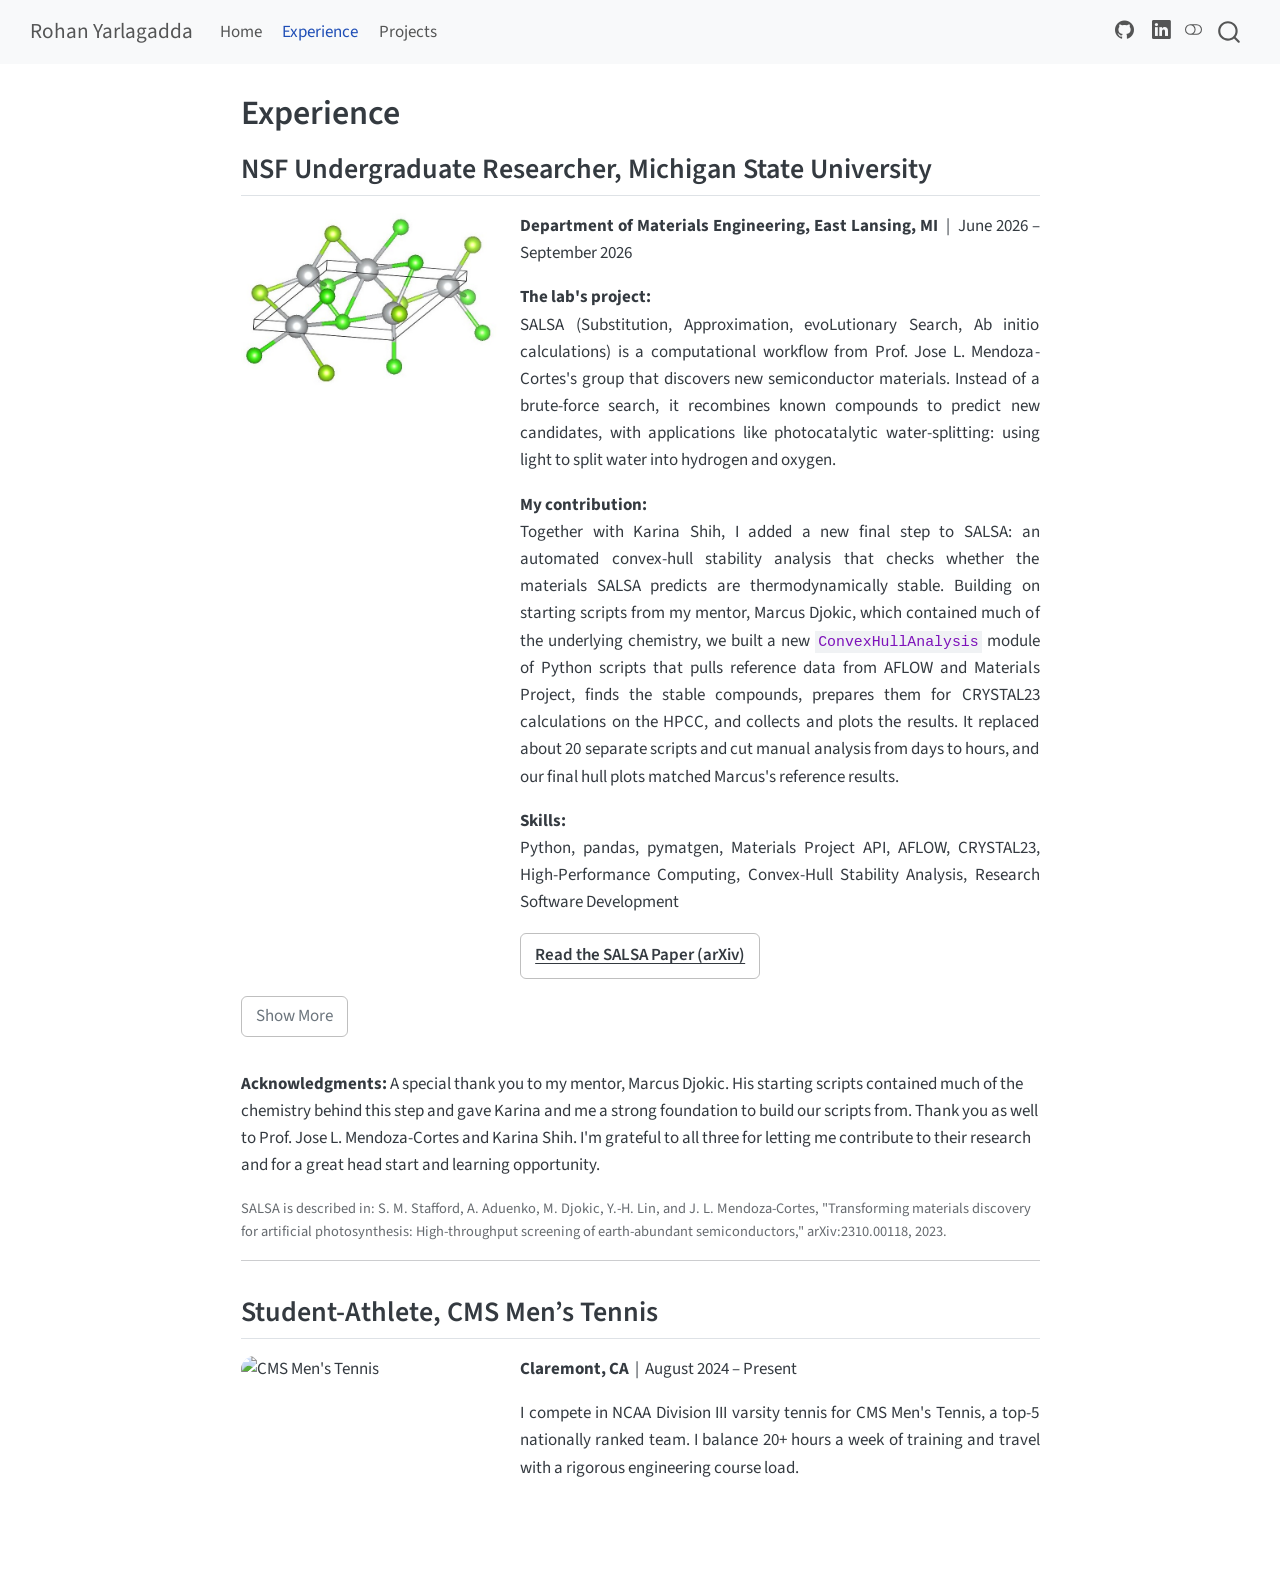
==== experience.html @ 491e22e0 "Built site for gh-pages" ====
<!DOCTYPE html>
<html xmlns="http://www.w3.org/1999/xhtml" lang="en" xml:lang="en"><head>

<meta charset="utf-8">
<meta name="generator" content="quarto-1.10.18">

<meta name="viewport" content="width=device-width, initial-scale=1.0, user-scalable=yes">


<title>Experience – Rohan Yarlagadda</title>
<style>
/* Default styles provided by pandoc.
** See https://pandoc.org/MANUAL.html#variables-for-html for config info.
*/
span.smallcaps{font-variant: small-caps;}
div.columns{display: flex; gap: 1.5em;}
div.column{flex: auto;}
@media screen {
div.columns{gap: min(4vw, 1.5em);}
div.column{overflow-x: auto;}
}
div.hanging-indent{margin-left: 1.5em; text-indent: -1.5em;}
ul.task-list{list-style: none;}
ul.task-list li input[type="checkbox"] {
  width: 0.8em;
  margin: 0 0.8em 0.2em -1em; /* quarto-specific, see https://github.com/quarto-dev/quarto-cli/issues/4556 */ 
  vertical-align: middle;
}
</style>


<script src="site_libs/quarto-nav/quarto-nav.js"></script>
<script src="site_libs/quarto-nav/headroom.min.js"></script>
<script src="site_libs/clipboard/clipboard.min.js"></script>
<script src="site_libs/quarto-search/autocomplete.umd.js"></script>
<script src="site_libs/quarto-search/fuse.min.js"></script>
<script src="site_libs/quarto-search/quarto-search.js"></script>
<meta name="quarto:offset" content="./">
<link href="./images/headshot.jpg" rel="icon" type="image/jpeg">
<script src="site_libs/quarto-html/quarto.js" type="module"></script>
<script src="site_libs/quarto-html/tabsets/tabsets.js" type="module"></script>
<script src="site_libs/quarto-html/popper.min.js"></script>
<script src="site_libs/quarto-html/tippy.umd.min.js"></script>
<script src="site_libs/quarto-html/anchor.min.js"></script>
<link href="site_libs/quarto-html/tippy.css" rel="stylesheet">
<link href="site_libs/quarto-html/quarto-syntax-highlighting-64a204ab8560d761af7679ceaba22944.css" rel="stylesheet" class="quarto-color-scheme" id="quarto-text-highlighting-styles">
<link href="site_libs/quarto-html/quarto-syntax-highlighting-dark-b85bc7c33db8c58e0ec93c3465666fed.css" rel="stylesheet" class="quarto-color-scheme quarto-color-alternate" id="quarto-text-highlighting-styles">
<link href="site_libs/quarto-html/quarto-syntax-highlighting-64a204ab8560d761af7679ceaba22944.css" rel="stylesheet" class="quarto-color-scheme-extra" id="quarto-text-highlighting-styles">
<script src="site_libs/bootstrap/bootstrap.min.js"></script>
<link href="site_libs/bootstrap/bootstrap-icons.css" rel="stylesheet">
<link href="site_libs/bootstrap/bootstrap-172ba59bd5e0b52282274ba0c0cc16fc.min.css" rel="stylesheet" append-hash="true" class="quarto-color-scheme" id="quarto-bootstrap" data-mode="light">
<link href="site_libs/bootstrap/bootstrap-dark-8b348f4b4b74a528bf910da1e8c5139e.min.css" rel="stylesheet" append-hash="true" class="quarto-color-scheme quarto-color-alternate" id="quarto-bootstrap" data-mode="dark">
<link href="site_libs/bootstrap/bootstrap-172ba59bd5e0b52282274ba0c0cc16fc.min.css" rel="stylesheet" append-hash="true" class="quarto-color-scheme-extra" id="quarto-bootstrap" data-mode="light">
<script id="quarto-search-options" type="application/json">{
  "location": "navbar",
  "copy-button": false,
  "collapse-after": 3,
  "panel-placement": "end",
  "type": "overlay",
  "limit": 50,
  "keyboard-shortcut": [
    "f",
    "/",
    "s"
  ],
  "language": {
    "search-no-results-text": "No results",
    "search-matching-documents-text": "matching documents",
    "search-copy-link-title": "Copy link to search",
    "search-hide-matches-text": "Hide additional matches",
    "search-more-match-text": "more match in this document",
    "search-more-matches-text": "more matches in this document",
    "search-clear-button-title": "Clear",
    "search-text-placeholder": "",
    "search-detached-cancel-button-title": "Cancel",
    "search-submit-button-title": "Submit",
    "search-label": "Search"
  }
}</script>


<link rel="stylesheet" href="styles.css">
</head>

<body class="nav-fixed fullcontent quarto-light"><script id="quarto-html-before-body" type="application/javascript">
    const toggleBodyColorMode = (bsSheetEl) => {
      const mode = bsSheetEl.getAttribute("data-mode");
      const bodyEl = window.document.querySelector("body");
      if (mode === "dark") {
        bodyEl.classList.add("quarto-dark");
        bodyEl.classList.remove("quarto-light");
      } else {
        bodyEl.classList.add("quarto-light");
        bodyEl.classList.remove("quarto-dark");
      }
    }
    const toggleBodyColorPrimary = () => {
      const bsSheetEl = window.document.querySelector("link#quarto-bootstrap:not([rel=disabled-stylesheet])");
      if (bsSheetEl) {
        toggleBodyColorMode(bsSheetEl);
      }
    }
    const setColorSchemeToggle = (alternate) => {
      const toggles = window.document.querySelectorAll('.quarto-color-scheme-toggle');
      for (let i=0; i < toggles.length; i++) {
        const toggle = toggles[i];
        if (toggle) {
          if (alternate) {
            toggle.classList.add("alternate");
          } else {
            toggle.classList.remove("alternate");
          }
        }
      }
    };
    const toggleColorMode = (alternate) => {
      // Switch the stylesheets
      const primaryStylesheets = window.document.querySelectorAll('link.quarto-color-scheme:not(.quarto-color-alternate)');
      const alternateStylesheets = window.document.querySelectorAll('link.quarto-color-scheme.quarto-color-alternate');
      manageTransitions('#quarto-margin-sidebar .nav-link', false);
      if (alternate) {
        // note: dark is layered on light, we don't disable primary!
        enableStylesheet(alternateStylesheets);
        for (const sheetNode of alternateStylesheets) {
          if (sheetNode.id === "quarto-bootstrap") {
            toggleBodyColorMode(sheetNode);
          }
        }
      } else {
        disableStylesheet(alternateStylesheets);
        enableStylesheet(primaryStylesheets)
        toggleBodyColorPrimary();
      }
      manageTransitions('#quarto-margin-sidebar .nav-link', true);
      // Switch the toggles
      setColorSchemeToggle(alternate)
      // Hack to workaround the fact that safari doesn't
      // properly recolor the scrollbar when toggling (#1455)
      if (navigator.userAgent.indexOf('Safari') > 0 && navigator.userAgent.indexOf('Chrome') == -1) {
        manageTransitions("body", false);
        window.scrollTo(0, 1);
        setTimeout(() => {
          window.scrollTo(0, 0);
          manageTransitions("body", true);
        }, 40);
      }
    }
    const disableStylesheet = (stylesheets) => {
      for (let i=0; i < stylesheets.length; i++) {
        const stylesheet = stylesheets[i];
        stylesheet.rel = 'disabled-stylesheet';
      }
    }
    const enableStylesheet = (stylesheets) => {
      for (let i=0; i < stylesheets.length; i++) {
        const stylesheet = stylesheets[i];
        if(stylesheet.rel !== 'stylesheet') { // for Chrome, which will still FOUC without this check
          stylesheet.rel = 'stylesheet';
        }
      }
    }
    const manageTransitions = (selector, allowTransitions) => {
      const els = window.document.querySelectorAll(selector);
      for (let i=0; i < els.length; i++) {
        const el = els[i];
        if (allowTransitions) {
          el.classList.remove('notransition');
        } else {
          el.classList.add('notransition');
        }
      }
    }
    const isFileUrl = () => {
      return window.location.protocol === 'file:';
    }
    const hasAlternateSentinel = () => {
      let styleSentinel = getColorSchemeSentinel();
      if (styleSentinel !== null) {
        return styleSentinel === "alternate";
      } else {
        return false;
      }
    }
    const setStyleSentinel = (alternate) => {
      const value = alternate ? "alternate" : "default";
      if (!isFileUrl()) {
        window.localStorage.setItem("quarto-color-scheme", value);
      } else {
        localAlternateSentinel = value;
      }
    }
    const getColorSchemeSentinel = () => {
      if (!isFileUrl()) {
        const storageValue = window.localStorage.getItem("quarto-color-scheme");
        return storageValue != null ? storageValue : localAlternateSentinel;
      } else {
        return localAlternateSentinel;
      }
    }
    const toggleGiscusIfUsed = (isAlternate, darkModeDefault) => {
      const baseTheme = document.querySelector('#giscus-base-theme')?.value ?? 'light';
      const alternateTheme = document.querySelector('#giscus-alt-theme')?.value ?? 'dark';
      let newTheme = '';
      if(authorPrefersDark) {
        newTheme = isAlternate ? baseTheme : alternateTheme;
      } else {
        newTheme = isAlternate ? alternateTheme : baseTheme;
      }
      const changeGiscusTheme = () => {
        // From: https://github.com/giscus/giscus/issues/336
        const sendMessage = (message) => {
          const iframe = document.querySelector('iframe.giscus-frame');
          if (!iframe) return;
          iframe.contentWindow.postMessage({ giscus: message }, 'https://giscus.app');
        }
        sendMessage({
          setConfig: {
            theme: newTheme
          }
        });
      }
      const isGiscussLoaded = window.document.querySelector('iframe.giscus-frame') !== null;
      if (isGiscussLoaded) {
        changeGiscusTheme();
      }
    };
    const authorPrefersDark = false;
    const darkModeDefault = authorPrefersDark;
      document.querySelector('link#quarto-text-highlighting-styles.quarto-color-scheme-extra').rel = 'disabled-stylesheet';
      document.querySelector('link#quarto-bootstrap.quarto-color-scheme-extra').rel = 'disabled-stylesheet';
    let localAlternateSentinel = darkModeDefault ? 'alternate' : 'default';
    // Dark / light mode switch
    window.quartoToggleColorScheme = () => {
      // Read the current dark / light value
      let toAlternate = !hasAlternateSentinel();
      toggleColorMode(toAlternate);
      setStyleSentinel(toAlternate);
      toggleGiscusIfUsed(toAlternate, darkModeDefault);
      window.dispatchEvent(new Event('resize'));
    };
    // Switch to dark mode if need be
    if (hasAlternateSentinel()) {
      toggleColorMode(true);
    } else {
      toggleColorMode(false);
    }
  </script>

<div id="quarto-search-results"></div>
  <header id="quarto-header" class="headroom fixed-top">
    <nav class="navbar navbar-expand-lg " data-bs-theme="dark">
      <div class="navbar-container container-fluid">
      <div class="navbar-brand-container mx-auto">
    <a class="navbar-brand" href="./index.html">
    <span class="navbar-title">Rohan Yarlagadda</span>
    </a>
  </div>
            <div id="quarto-search" class="" title="Search"></div>
          <button class="navbar-toggler" type="button" data-bs-toggle="collapse" data-bs-target="#navbarCollapse" aria-controls="navbarCollapse" role="menu" aria-expanded="false" aria-label="Toggle navigation" onclick="if (window.quartoToggleHeadroom) { window.quartoToggleHeadroom(); }">
  <span class="navbar-toggler-icon"></span>
</button>
          <div class="collapse navbar-collapse" id="navbarCollapse">
            <ul class="navbar-nav navbar-nav-scroll me-auto">
  <li class="nav-item">
    <a class="nav-link" href="./index.html"> 
<span class="menu-text">Home</span></a>
  </li>  
  <li class="nav-item">
    <a class="nav-link active" href="./experience.html" aria-current="page"> 
<span class="menu-text">Experience</span></a>
  </li>  
  <li class="nav-item">
    <a class="nav-link" href="./projects.html"> 
<span class="menu-text">Projects</span></a>
  </li>  
</ul>
            <ul class="navbar-nav navbar-nav-scroll ms-auto">
  <li class="nav-item compact">
    <a class="nav-link" href="https://github.com/roprograms" target="_blank"> <i class="bi bi-github" role="img">
</i> 
<span class="menu-text"></span></a>
  </li>  
  <li class="nav-item compact">
    <a class="nav-link" href="https://www.linkedin.com/in/rohan-yarlagadda-907777332/" target="_blank"> <i class="bi bi-linkedin" role="img">
</i> 
<span class="menu-text"></span></a>
  </li>  
</ul>
          </div> <!-- /navcollapse -->
            <div class="quarto-navbar-tools">
  <a href="" class="quarto-color-scheme-toggle quarto-navigation-tool  px-1" onclick="window.quartoToggleColorScheme(); return false;" title="Toggle dark mode"><i class="bi"></i></a>
</div>
      </div> <!-- /container-fluid -->
    </nav>
</header>
<!-- content -->
<div id="quarto-content" class="quarto-container page-columns page-rows-contents page-layout-article page-navbar">
<!-- sidebar -->
<!-- margin-sidebar -->
    
<!-- main -->
<main class="content" id="quarto-document-content">


<header id="title-block-header" class="quarto-title-block default">
<div class="quarto-title">
<h1 class="title">Experience</h1>
</div>



<div class="quarto-title-meta">

    
  
    
  </div>
  


</header>


<section id="msu-research" class="level2">
<h2 class="anchored" data-anchor-id="msu-research">NSF Undergraduate Researcher, Michigan State University</h2>
<div class="project">
  <div class="project-img">
    <img src="images/experience/msu/crystal-structure.jpg" alt="Crystal structure generated from a CIF file for a candidate compound">
  </div>
  <div class="project-text">
    <p><strong>Department of Materials Engineering, East Lansing, MI</strong> &nbsp;|&nbsp; June 2026 – September 2026</p>
    <p><strong>The lab's project:</strong><br>
      SALSA (Substitution, Approximation, evoLutionary Search, Ab initio calculations) is a
      computational workflow from Prof. Jose L. Mendoza-Cortes's group that discovers new
      semiconductor materials. Instead of a brute-force search, it recombines known compounds to
      predict new candidates, with applications like photocatalytic water-splitting: using light to
      split water into hydrogen and oxygen.</p>
    <p><strong>My contribution:</strong><br>
      Together with Karina Shih, I added a new final step to SALSA: an automated convex-hull stability
      analysis that checks whether the materials SALSA predicts are thermodynamically stable. Building on
      starting scripts from my mentor, Marcus Djokic, which contained much of the underlying chemistry,
      we built a new <code>ConvexHullAnalysis</code> module of Python scripts that pulls reference data from
      AFLOW and Materials Project, finds the stable compounds, prepares them for CRYSTAL23 calculations
      on the HPCC, and collects and plots the results. It replaced about 20 separate scripts and cut
      manual analysis from days to hours, and our final hull plots matched Marcus's reference results.</p>
    <p><strong>Skills:</strong><br>
      Python, pandas, pymatgen, Materials Project API, AFLOW, CRYSTAL23, High-Performance Computing,
      Convex-Hull Stability Analysis, Research Software Development</p>
    <a href="https://arxiv.org/abs/2310.00118" target="_blank" class="btn-link">Read the SALSA Paper (arXiv)</a>
  </div>
</div>

<details class="more">
  <summary></summary>
  <div class="detail-grid">
    <div>
      <strong>A New Pipeline Step</strong>
      <img src="images/experience/msu/directory-tree.jpg" alt="SALSA directory tree: steps 1 to 4 plus the new 5. ConvexHullAnalysis folder">
      <p>Steps 1–4 of SALSA already existed. Step 5, <code>ConvexHullAnalysis</code>, holds the
        scripts Karina and I wrote.</p>
    </div>
    <div>
      <strong>Scraping &amp; Stability Screening</strong>
      <img src="images/experience/msu/stable-hull-points.jpg" alt="Table of stable hull compounds with formation enthalpies">
      <p><code>Materials_Scraper.py</code> gathers energy, composition, and crystal-structure data for
        each candidate's chemical system from AFLOW and Materials Project.
        <code>ConvexHullStability.py</code> cleans that data, computes formation energies, builds a
        ternary convex hull, and outputs only the stable compounds (above).</p>
    </div>
    <div>
      <strong>Crystal Structures for DFT</strong>
      <img src="images/experience/msu/generate-cifs-code.jpg" alt="Python code that builds a pymatgen Structure from a CSV row and writes a CIF">
      <p><code>generate_cifs.py</code> rebuilds each stable (or near-stable) compound's crystal
        structure and writes it as a symmetrized CIF file, ready for CRYSTAL23 optimization,
        frequency, and single-point calculations on the HPCC.</p>
    </div>
    <div>
      <strong>Results &amp; Hull Plots</strong>
      <img src="images/experience/msu/ag-br-s-hull-example.jpg" alt="3D ternary convex hull for the Ag-Br-S system">
      <p><code>Results_Aggregator.py</code> collects the CRYSTAL23 energies into one dataset, and
        <code>Hull_Plotter.py</code> draws ternary and quaternary hulls comparing SALSA candidates with
        AFLOW reference materials, across OPT2, SP, enthalpy, and Gibbs free energy. Our finished plots
        matched Marcus Djokic's reference results, confirming the new step works correctly. Shown: an
        Ag-Br-S hull from Marcus's original scripts.</p>
    </div>
  </div>
</details>

<p><strong>Acknowledgments:</strong> A special thank you to my mentor, Marcus Djokic. His starting
  scripts contained much of the chemistry behind this step and gave Karina and me a strong foundation
  to build our scripts from. Thank you as well to Prof. Jose L. Mendoza-Cortes and Karina Shih. I'm
  grateful to all three for letting me contribute to their research and for a great head start and
  learning opportunity.</p>
<p style="font-size: 0.85rem; opacity: 0.75;">SALSA is described in: S. M. Stafford, A. Aduenko,
  M. Djokic, Y.-H. Lin, and J. L. Mendoza-Cortes, "Transforming materials discovery for artificial
  photosynthesis: High-throughput screening of earth-abundant semiconductors," arXiv:2310.00118, 2023.</p>
<hr>
</section>
<section id="tennis" class="level2">
<h2 class="anchored" data-anchor-id="tennis">Student-Athlete, CMS Men’s Tennis</h2>
<div class="project">
  <div class="project-img">
    <img src="https://placehold.co/400x300?text=Photo+Coming+Soon" alt="CMS Men's Tennis">
  </div>
  <div class="project-text">
    <p><strong>Claremont, CA</strong> &nbsp;|&nbsp; August 2024 – Present</p>
    <p>I compete in NCAA Division III varsity tennis for CMS Men's Tennis, a top-5 nationally ranked
      team. I balance 20+ hours a week of training and travel with a rigorous engineering course load.</p>
  </div>
</div>


</section>

</main> <!-- /main -->
<script id="quarto-html-after-body" type="application/javascript">
  window.document.addEventListener("DOMContentLoaded", function (event) {
    // Ensure there is a toggle, if there isn't float one in the top right
    if (window.document.querySelector('.quarto-color-scheme-toggle') === null) {
      const a = window.document.createElement('a');
      a.classList.add('top-right');
      a.classList.add('quarto-color-scheme-toggle');
      a.href = "";
      a.onclick = function() { try { window.quartoToggleColorScheme(); } catch {} return false; };
      const i = window.document.createElement("i");
      i.classList.add('bi');
      a.appendChild(i);
      window.document.body.appendChild(a);
    }
    setColorSchemeToggle(hasAlternateSentinel())
    const icon = "";
    const anchorJS = new window.AnchorJS();
    anchorJS.options = {
      placement: 'right',
      icon: icon
    };
    anchorJS.add('.anchored');
    const isCodeAnnotation = (el) => {
      for (const clz of el.classList) {
        if (clz.startsWith('code-annotation-')) {                     
          return true;
        }
      }
      return false;
    }
    const onCopySuccess = function(e) {
      // button target
      const button = e.trigger;
      // don't keep focus
      button.blur();
      // flash "checked"
      button.classList.add('code-copy-button-checked');
      var currentTitle = button.getAttribute("title");
      button.setAttribute("title", "Copied!");
      let tooltip;
      if (window.bootstrap) {
        button.setAttribute("data-bs-toggle", "tooltip");
        button.setAttribute("data-bs-placement", "left");
        button.setAttribute("data-bs-title", "Copied!");
        tooltip = new bootstrap.Tooltip(button, 
          { trigger: "manual", 
            customClass: "code-copy-button-tooltip",
            offset: [0, -8]});
        tooltip.show();    
      }
      setTimeout(function() {
        if (tooltip) {
          tooltip.hide();
          button.removeAttribute("data-bs-title");
          button.removeAttribute("data-bs-toggle");
          button.removeAttribute("data-bs-placement");
        }
        button.setAttribute("title", currentTitle);
        button.classList.remove('code-copy-button-checked');
      }, 1000);
      // clear code selection
      e.clearSelection();
    }
    const getTextToCopy = function(trigger) {
      const outerScaffold = trigger.parentElement.cloneNode(true);
      const codeEl = outerScaffold.querySelector('code');
      for (const childEl of codeEl.children) {
        if (isCodeAnnotation(childEl)) {
          childEl.remove();
        }
      }
      return codeEl.innerText;
    }
    const clipboard = new window.ClipboardJS('.code-copy-button:not([data-in-quarto-modal])', {
      text: getTextToCopy
    });
    clipboard.on('success', onCopySuccess);
    if (window.document.getElementById('quarto-embedded-source-code-modal')) {
      const clipboardModal = new window.ClipboardJS('.code-copy-button[data-in-quarto-modal]', {
        text: getTextToCopy,
        container: window.document.getElementById('quarto-embedded-source-code-modal')
      });
      clipboardModal.on('success', onCopySuccess);
    }
      var localhostRegex = new RegExp(/^(?:http|https):\/\/localhost\:?[0-9]*\//);
      var mailtoRegex = new RegExp(/^mailto:/);
        var filterRegex = new RegExp("https:\/\/roprograms\.github\.io\/RY_Project_Portfolio\/");
      var isInternal = (href) => {
          return filterRegex.test(href) || localhostRegex.test(href) || mailtoRegex.test(href);
      }
      // Inspect non-navigation links and adorn them if external
     var links = window.document.querySelectorAll('a[href]:not(.nav-link):not(.navbar-brand):not(.toc-action):not(.sidebar-link):not(.sidebar-item-toggle):not(.pagination-link):not(.no-external):not([aria-hidden]):not(.dropdown-item):not(.quarto-navigation-tool):not(.about-link)');
      for (var i=0; i<links.length; i++) {
        const link = links[i];
        if (!isInternal(link.href)) {
          // undo the damage that might have been done by quarto-nav.js in the case of
          // links that we want to consider external
          if (link.dataset.originalHref !== undefined) {
            link.href = link.dataset.originalHref;
          }
        }
      }
    function tippyHover(el, contentFn, onTriggerFn, onUntriggerFn) {
      const config = {
        allowHTML: true,
        maxWidth: 500,
        delay: 100,
        arrow: false,
        appendTo: function(el) {
            return el.parentElement;
        },
        interactive: true,
        interactiveBorder: 10,
        theme: 'quarto',
        placement: 'bottom-start',
      };
      if (contentFn) {
        config.content = contentFn;
      }
      if (onTriggerFn) {
        config.onTrigger = onTriggerFn;
      }
      if (onUntriggerFn) {
        config.onUntrigger = onUntriggerFn;
      }
      window.tippy(el, config); 
    }
    const noterefs = window.document.querySelectorAll('a[role="doc-noteref"]');
    for (var i=0; i<noterefs.length; i++) {
      const ref = noterefs[i];
      tippyHover(ref, function() {
        // use id or data attribute instead here
        let href = ref.getAttribute('data-footnote-href') || ref.getAttribute('href');
        try { href = new URL(href).hash; } catch {}
        const id = href.replace(/^#\/?/, "");
        const note = window.document.getElementById(id);
        if (note) {
          return note.innerHTML;
        } else {
          return "";
        }
      });
    }
    const xrefs = window.document.querySelectorAll('a.quarto-xref');
    const processXRef = (id, note) => {
      // Strip column container classes
      const stripColumnClz = (el) => {
        el.classList.remove("page-full", "page-columns");
        if (el.children) {
          for (const child of el.children) {
            stripColumnClz(child);
          }
        }
      }
      stripColumnClz(note)
      if (id === null || id.startsWith('sec-')) {
        // Special case sections, only their first couple elements
        const container = document.createElement("div");
        if (note.children && note.children.length > 2) {
          container.appendChild(note.children[0].cloneNode(true));
          for (let i = 1; i < note.children.length; i++) {
            const child = note.children[i];
            if (child.tagName === "P" && child.innerText === "") {
              continue;
            } else {
              container.appendChild(child.cloneNode(true));
              break;
            }
          }
          if (window.Quarto?.typesetMath) {
            window.Quarto.typesetMath(container);
          }
          return container.innerHTML
        } else {
          if (window.Quarto?.typesetMath) {
            window.Quarto.typesetMath(note);
          }
          return note.innerHTML;
        }
      } else {
        // Remove any anchor links if they are present
        const anchorLink = note.querySelector('a.anchorjs-link');
        if (anchorLink) {
          anchorLink.remove();
        }
        if (window.Quarto?.typesetMath) {
          window.Quarto.typesetMath(note);
        }
        if (note.classList.contains("callout")) {
          return note.outerHTML;
        } else {
          return note.innerHTML;
        }
      }
    }
    for (var i=0; i<xrefs.length; i++) {
      const xref = xrefs[i];
      tippyHover(xref, undefined, function(instance) {
        instance.disable();
        let url = xref.getAttribute('href');
        let hash = undefined; 
        if (url.startsWith('#')) {
          hash = url;
        } else {
          try { hash = new URL(url).hash; } catch {}
        }
        if (hash) {
          const id = hash.replace(/^#\/?/, "");
          const note = window.document.getElementById(id);
          if (note !== null) {
            try {
              const html = processXRef(id, note.cloneNode(true));
              instance.setContent(html);
            } finally {
              instance.enable();
              instance.show();
            }
          } else {
            // See if we can fetch this
            fetch(url.split('#')[0])
            .then(res => res.text())
            .then(html => {
              const parser = new DOMParser();
              const htmlDoc = parser.parseFromString(html, "text/html");
              const note = htmlDoc.getElementById(id);
              if (note !== null) {
                const html = processXRef(id, note);
                instance.setContent(html);
              } 
            }).finally(() => {
              instance.enable();
              instance.show();
            });
          }
        } else {
          // See if we can fetch a full url (with no hash to target)
          // This is a special case and we should probably do some content thinning / targeting
          fetch(url)
          .then(res => res.text())
          .then(html => {
            const parser = new DOMParser();
            const htmlDoc = parser.parseFromString(html, "text/html");
            const note = htmlDoc.querySelector('main.content');
            if (note !== null) {
              // This should only happen for chapter cross references
              // (since there is no id in the URL)
              // remove the first header
              if (note.children.length > 0 && note.children[0].tagName === "HEADER") {
                note.children[0].remove();
              }
              const html = processXRef(null, note);
              instance.setContent(html);
            } 
          }).finally(() => {
            instance.enable();
            instance.show();
          });
        }
      }, function(instance) {
      });
    }
        let selectedAnnoteEl;
        const selectorForAnnotation = ( cell, annotation) => {
          let cellAttr = 'data-code-cell="' + cell + '"';
          let lineAttr = 'data-code-annotation="' +  annotation + '"';
          const selector = 'span[' + cellAttr + '][' + lineAttr + ']';
          return selector;
        }
        const selectCodeLines = (annoteEl) => {
          const doc = window.document;
          const targetCell = annoteEl.getAttribute("data-target-cell");
          const targetAnnotation = annoteEl.getAttribute("data-target-annotation");
          const annoteSpan = window.document.querySelector(selectorForAnnotation(targetCell, targetAnnotation));
          const lines = annoteSpan.getAttribute("data-code-lines").split(",");
          const lineIds = lines.map((line) => {
            return targetCell + "-" + line;
          })
          let top = null;
          let height = null;
          let parent = null;
          if (lineIds.length > 0) {
              //compute the position of the single el (top and bottom and make a div)
              const el = window.document.getElementById(lineIds[0]);
              top = el.offsetTop;
              height = el.offsetHeight;
              parent = el.parentElement.parentElement;
            if (lineIds.length > 1) {
              const lastEl = window.document.getElementById(lineIds[lineIds.length - 1]);
              const bottom = lastEl.offsetTop + lastEl.offsetHeight;
              height = bottom - top;
            }
            if (top !== null && height !== null && parent !== null) {
              // cook up a div (if necessary) and position it 
              let div = window.document.getElementById("code-annotation-line-highlight");
              if (div === null) {
                div = window.document.createElement("div");
                div.setAttribute("id", "code-annotation-line-highlight");
                div.style.position = 'absolute';
                parent.appendChild(div);
              }
              div.style.top = top - 2 + "px";
              div.style.height = height + 4 + "px";
              div.style.left = 0;
              let gutterDiv = window.document.getElementById("code-annotation-line-highlight-gutter");
              if (gutterDiv === null) {
                gutterDiv = window.document.createElement("div");
                gutterDiv.setAttribute("id", "code-annotation-line-highlight-gutter");
                gutterDiv.style.position = 'absolute';
                const codeCell = window.document.getElementById(targetCell);
                const gutter = codeCell.querySelector('.code-annotation-gutter');
                gutter.appendChild(gutterDiv);
              }
              gutterDiv.style.top = top - 2 + "px";
              gutterDiv.style.height = height + 4 + "px";
            }
            selectedAnnoteEl = annoteEl;
          }
        };
        const unselectCodeLines = () => {
          const elementsIds = ["code-annotation-line-highlight", "code-annotation-line-highlight-gutter"];
          elementsIds.forEach((elId) => {
            const div = window.document.getElementById(elId);
            if (div) {
              div.remove();
            }
          });
          selectedAnnoteEl = undefined;
        };
          // Handle positioning of the toggle
      window.addEventListener(
        "resize",
        throttle(() => {
          elRect = undefined;
          if (selectedAnnoteEl) {
            selectCodeLines(selectedAnnoteEl);
          }
        }, 10)
      );
      function throttle(fn, ms) {
      let throttle = false;
      let timer;
        return (...args) => {
          if(!throttle) { // first call gets through
              fn.apply(this, args);
              throttle = true;
          } else { // all the others get throttled
              if(timer) clearTimeout(timer); // cancel #2
              timer = setTimeout(() => {
                fn.apply(this, args);
                timer = throttle = false;
              }, ms);
          }
        };
      }
        // Attach click handler to the DT
        const annoteDls = window.document.querySelectorAll('dt[data-target-cell]');
        for (const annoteDlNode of annoteDls) {
          annoteDlNode.addEventListener('click', (event) => {
            const clickedEl = event.target;
            if (clickedEl !== selectedAnnoteEl) {
              unselectCodeLines();
              const activeEl = window.document.querySelector('dt[data-target-cell].code-annotation-active');
              if (activeEl) {
                activeEl.classList.remove('code-annotation-active');
              }
              selectCodeLines(clickedEl);
              clickedEl.classList.add('code-annotation-active');
            } else {
              // Unselect the line
              unselectCodeLines();
              clickedEl.classList.remove('code-annotation-active');
            }
          });
        }
    const findCites = (el) => {
      const parentEl = el.parentElement;
      if (parentEl) {
        const cites = parentEl.dataset.cites;
        if (cites) {
          return {
            el,
            cites: cites.split(' ')
          };
        } else {
          return findCites(el.parentElement)
        }
      } else {
        return undefined;
      }
    };
    var bibliorefs = window.document.querySelectorAll('a[role="doc-biblioref"]');
    for (var i=0; i<bibliorefs.length; i++) {
      const ref = bibliorefs[i];
      const citeInfo = findCites(ref);
      if (citeInfo) {
        tippyHover(citeInfo.el, function() {
          var popup = window.document.createElement('div');
          citeInfo.cites.forEach(function(cite) {
            var citeDiv = window.document.createElement('div');
            citeDiv.classList.add('hanging-indent');
            citeDiv.classList.add('csl-entry');
            var biblioDiv = window.document.getElementById('ref-' + cite);
            if (biblioDiv) {
              citeDiv.innerHTML = biblioDiv.innerHTML;
            }
            popup.appendChild(citeDiv);
          });
          return popup.innerHTML;
        });
      }
    }
  });
  </script>
</div> <!-- /content -->




</body></html>
---- site_libs/quarto-html/tippy.css ----
.tippy-box[data-animation=fade][data-state=hidden]{opacity:0}[data-tippy-root]{max-width:calc(100vw - 10px)}.tippy-box{position:relative;background-color:#333;color:#fff;border-radius:4px;font-size:14px;line-height:1.4;white-space:normal;outline:0;transition-property:transform,visibility,opacity}.tippy-box[data-placement^=top]>.tippy-arrow{bottom:0}.tippy-box[data-placement^=top]>.tippy-arrow:before{bottom:-7px;left:0;border-width:8px 8px 0;border-top-color:initial;transform-origin:center top}.tippy-box[data-placement^=bottom]>.tippy-arrow{top:0}.tippy-box[data-placement^=bottom]>.tippy-arrow:before{top:-7px;left:0;border-width:0 8px 8px;border-bottom-color:initial;transform-origin:center bottom}.tippy-box[data-placement^=left]>.tippy-arrow{right:0}.tippy-box[data-placement^=left]>.tippy-arrow:before{border-width:8px 0 8px 8px;border-left-color:initial;right:-7px;transform-origin:center left}.tippy-box[data-placement^=right]>.tippy-arrow{left:0}.tippy-box[data-placement^=right]>.tippy-arrow:before{left:-7px;border-width:8px 8px 8px 0;border-right-color:initial;transform-origin:center right}.tippy-box[data-inertia][data-state=visible]{transition-timing-function:cubic-bezier(.54,1.5,.38,1.11)}.tippy-arrow{width:16px;height:16px;color:#333}.tippy-arrow:before{content:"";position:absolute;border-color:transparent;border-style:solid}.tippy-content{position:relative;padding:5px 9px;z-index:1}
---- site_libs/quarto-html/quarto-syntax-highlighting-64a204ab8560d761af7679ceaba22944.css ----
/* quarto syntax highlight colors */
:root {
  --quarto-hl-ot-color: #003B4F;
  --quarto-hl-at-color: #657422;
  --quarto-hl-ss-color: #20794D;
  --quarto-hl-an-color: #5E5E5E;
  --quarto-hl-fu-color: #4758AB;
  --quarto-hl-st-color: #20794D;
  --quarto-hl-cf-color: #003B4F;
  --quarto-hl-op-color: #5E5E5E;
  --quarto-hl-er-color: #AD0000;
  --quarto-hl-bn-color: #AD0000;
  --quarto-hl-al-color: #AD0000;
  --quarto-hl-va-color: #111111;
  --quarto-hl-bu-color: inherit;
  --quarto-hl-ex-color: inherit;
  --quarto-hl-pp-color: #AD0000;
  --quarto-hl-in-color: #5E5E5E;
  --quarto-hl-vs-color: #20794D;
  --quarto-hl-wa-color: #5E5E5E;
  --quarto-hl-do-color: #5E5E5E;
  --quarto-hl-im-color: #00769E;
  --quarto-hl-ch-color: #20794D;
  --quarto-hl-dt-color: #AD0000;
  --quarto-hl-fl-color: #AD0000;
  --quarto-hl-co-color: #5E5E5E;
  --quarto-hl-cv-color: #5E5E5E;
  --quarto-hl-cn-color: #8f5902;
  --quarto-hl-sc-color: #5E5E5E;
  --quarto-hl-dv-color: #AD0000;
  --quarto-hl-kw-color: #003B4F;
}

/* other quarto variables */
:root {
  --quarto-font-monospace: SFMono-Regular, Menlo, Monaco, Consolas, "Liberation Mono", "Courier New", monospace;
}

/* syntax highlight based on Pandoc's rules */
pre > code.sourceCode > span {
  color: #003B4F;
}

code.sourceCode > span {
  color: #003B4F;
}

div.sourceCode,
div.sourceCode pre.sourceCode {
  color: #003B4F;
}

/* Normal */
code span {
  color: #003B4F;
}

/* Alert */
code span.al {
  color: #AD0000;
  font-style: inherit;
}

/* Annotation */
code span.an {
  color: #5E5E5E;
  font-style: inherit;
}

/* Attribute */
code span.at {
  color: #657422;
  font-style: inherit;
}

/* BaseN */
code span.bn {
  color: #AD0000;
  font-style: inherit;
}

/* BuiltIn */
code span.bu {
  font-style: inherit;
}

/* ControlFlow */
code span.cf {
  color: #003B4F;
  font-weight: bold;
  font-style: inherit;
}

/* Char */
code span.ch {
  color: #20794D;
  font-style: inherit;
}

/* Constant */
code span.cn {
  color: #8f5902;
  font-style: inherit;
}

/* Comment */
code span.co {
  color: #5E5E5E;
  font-style: inherit;
}

/* CommentVar */
code span.cv {
  color: #5E5E5E;
  font-style: italic;
}

/* Documentation */
code span.do {
  color: #5E5E5E;
  font-style: italic;
}

/* DataType */
code span.dt {
  color: #AD0000;
  font-style: inherit;
}

/* DecVal */
code span.dv {
  color: #AD0000;
  font-style: inherit;
}

/* Error */
code span.er {
  color: #AD0000;
  font-style: inherit;
}

/* Extension */
code span.ex {
  font-style: inherit;
}

/* Float */
code span.fl {
  color: #AD0000;
  font-style: inherit;
}

/* Function */
code span.fu {
  color: #4758AB;
  font-style: inherit;
}

/* Import */
code span.im {
  color: #00769E;
  font-style: inherit;
}

/* Information */
code span.in {
  color: #5E5E5E;
  font-style: inherit;
}

/* Keyword */
code span.kw {
  color: #003B4F;
  font-weight: bold;
  font-style: inherit;
}

/* Operator */
code span.op {
  color: #5E5E5E;
  font-style: inherit;
}

/* Other */
code span.ot {
  color: #003B4F;
  font-style: inherit;
}

/* Preprocessor */
code span.pp {
  color: #AD0000;
  font-style: inherit;
}

/* SpecialChar */
code span.sc {
  color: #5E5E5E;
  font-style: inherit;
}

/* SpecialString */
code span.ss {
  color: #20794D;
  font-style: inherit;
}

/* String */
code span.st {
  color: #20794D;
  font-style: inherit;
}

/* Variable */
code span.va {
  color: #111111;
  font-style: inherit;
}

/* VerbatimString */
code span.vs {
  color: #20794D;
  font-style: inherit;
}

/* Warning */
code span.wa {
  color: #5E5E5E;
  font-style: italic;
}

.prevent-inlining {
  content: "</";
}

/*# sourceMappingURL=9d8d5bb603a83b8298b89080a598c93b.css.map */
---- site_libs/quarto-html/quarto-syntax-highlighting-dark-b85bc7c33db8c58e0ec93c3465666fed.css ----
/* quarto syntax highlight colors */
:root {
  --quarto-hl-al-color: #f07178;
  --quarto-hl-an-color: #d4d0ab;
  --quarto-hl-at-color: #00e0e0;
  --quarto-hl-bn-color: #d4d0ab;
  --quarto-hl-bu-color: #abe338;
  --quarto-hl-ch-color: #abe338;
  --quarto-hl-co-color: #f8f8f2;
  --quarto-hl-cv-color: #ffd700;
  --quarto-hl-cn-color: #ffd700;
  --quarto-hl-cf-color: #ffa07a;
  --quarto-hl-dt-color: #ffa07a;
  --quarto-hl-dv-color: #d4d0ab;
  --quarto-hl-do-color: #f8f8f2;
  --quarto-hl-er-color: #f07178;
  --quarto-hl-ex-color: #00e0e0;
  --quarto-hl-fl-color: #d4d0ab;
  --quarto-hl-fu-color: #ffa07a;
  --quarto-hl-im-color: #abe338;
  --quarto-hl-in-color: #d4d0ab;
  --quarto-hl-kw-color: #ffa07a;
  --quarto-hl-op-color: #ffa07a;
  --quarto-hl-ot-color: #00e0e0;
  --quarto-hl-pp-color: #dcc6e0;
  --quarto-hl-re-color: #00e0e0;
  --quarto-hl-sc-color: #abe338;
  --quarto-hl-ss-color: #abe338;
  --quarto-hl-st-color: #abe338;
  --quarto-hl-va-color: #00e0e0;
  --quarto-hl-vs-color: #abe338;
  --quarto-hl-wa-color: #dcc6e0;
}

/* other quarto variables */
:root {
  --quarto-font-monospace: SFMono-Regular, Menlo, Monaco, Consolas, "Liberation Mono", "Courier New", monospace;
}

/* syntax highlight based on Pandoc's rules */
pre > code.sourceCode > span {
  color: #f8f8f2;
}

code.sourceCode > span {
  color: #f8f8f2;
}

div.sourceCode,
div.sourceCode pre.sourceCode {
  color: #f8f8f2;
}

/* Normal */
code span {
  color: #f8f8f2;
}

/* Alert */
code span.al {
  color: #f07178;
}

/* Annotation */
code span.an {
  color: #d4d0ab;
}

/* Attribute */
code span.at {
  color: #00e0e0;
}

/* BaseN */
code span.bn {
  color: #d4d0ab;
}

/* BuiltIn */
code span.bu {
  color: #abe338;
}

/* ControlFlow */
code span.cf {
  font-weight: bold;
  color: #ffa07a;
}

/* Char */
code span.ch {
  color: #abe338;
}

/* Constant */
code span.cn {
  color: #ffd700;
}

/* Comment */
code span.co {
  font-style: italic;
  color: #f8f8f2;
}

/* CommentVar */
code span.cv {
  color: #ffd700;
}

/* Documentation */
code span.do {
  color: #f8f8f2;
}

/* DataType */
code span.dt {
  color: #ffa07a;
}

/* DecVal */
code span.dv {
  color: #d4d0ab;
}

/* Error */
code span.er {
  color: #f07178;
  text-decoration: underline;
}

/* Extension */
code span.ex {
  font-weight: bold;
  color: #00e0e0;
}

/* Float */
code span.fl {
  color: #d4d0ab;
}

/* Function */
code span.fu {
  color: #ffa07a;
}

/* Import */
code span.im {
  color: #abe338;
}

/* Information */
code span.in {
  color: #d4d0ab;
}

/* Keyword */
code span.kw {
  font-weight: bold;
  color: #ffa07a;
}

/* Operator */
code span.op {
  color: #ffa07a;
}

/* Other */
code span.ot {
  color: #00e0e0;
}

/* Preprocessor */
code span.pp {
  color: #dcc6e0;
}

/* RegionMarker */
code span.re {
  background-color: #f8f8f2;
  color: #00e0e0;
}

/* SpecialChar */
code span.sc {
  color: #abe338;
}

/* SpecialString */
code span.ss {
  color: #abe338;
}

/* String */
code span.st {
  color: #abe338;
}

/* Variable */
code span.va {
  color: #00e0e0;
}

/* VerbatimString */
code span.vs {
  color: #abe338;
}

/* Warning */
code span.wa {
  color: #dcc6e0;
}

.prevent-inlining {
  content: "</";
}

/*# sourceMappingURL=4ed8f1090dec6531da29ab00902aa718.css.map */
---- site_libs/quarto-html/quarto-syntax-highlighting-64a204ab8560d761af7679ceaba22944.css ----
/* quarto syntax highlight colors */
:root {
  --quarto-hl-ot-color: #003B4F;
  --quarto-hl-at-color: #657422;
  --quarto-hl-ss-color: #20794D;
  --quarto-hl-an-color: #5E5E5E;
  --quarto-hl-fu-color: #4758AB;
  --quarto-hl-st-color: #20794D;
  --quarto-hl-cf-color: #003B4F;
  --quarto-hl-op-color: #5E5E5E;
  --quarto-hl-er-color: #AD0000;
  --quarto-hl-bn-color: #AD0000;
  --quarto-hl-al-color: #AD0000;
  --quarto-hl-va-color: #111111;
  --quarto-hl-bu-color: inherit;
  --quarto-hl-ex-color: inherit;
  --quarto-hl-pp-color: #AD0000;
  --quarto-hl-in-color: #5E5E5E;
  --quarto-hl-vs-color: #20794D;
  --quarto-hl-wa-color: #5E5E5E;
  --quarto-hl-do-color: #5E5E5E;
  --quarto-hl-im-color: #00769E;
  --quarto-hl-ch-color: #20794D;
  --quarto-hl-dt-color: #AD0000;
  --quarto-hl-fl-color: #AD0000;
  --quarto-hl-co-color: #5E5E5E;
  --quarto-hl-cv-color: #5E5E5E;
  --quarto-hl-cn-color: #8f5902;
  --quarto-hl-sc-color: #5E5E5E;
  --quarto-hl-dv-color: #AD0000;
  --quarto-hl-kw-color: #003B4F;
}

/* other quarto variables */
:root {
  --quarto-font-monospace: SFMono-Regular, Menlo, Monaco, Consolas, "Liberation Mono", "Courier New", monospace;
}

/* syntax highlight based on Pandoc's rules */
pre > code.sourceCode > span {
  color: #003B4F;
}

code.sourceCode > span {
  color: #003B4F;
}

div.sourceCode,
div.sourceCode pre.sourceCode {
  color: #003B4F;
}

/* Normal */
code span {
  color: #003B4F;
}

/* Alert */
code span.al {
  color: #AD0000;
  font-style: inherit;
}

/* Annotation */
code span.an {
  color: #5E5E5E;
  font-style: inherit;
}

/* Attribute */
code span.at {
  color: #657422;
  font-style: inherit;
}

/* BaseN */
code span.bn {
  color: #AD0000;
  font-style: inherit;
}

/* BuiltIn */
code span.bu {
  font-style: inherit;
}

/* ControlFlow */
code span.cf {
  color: #003B4F;
  font-weight: bold;
  font-style: inherit;
}

/* Char */
code span.ch {
  color: #20794D;
  font-style: inherit;
}

/* Constant */
code span.cn {
  color: #8f5902;
  font-style: inherit;
}

/* Comment */
code span.co {
  color: #5E5E5E;
  font-style: inherit;
}

/* CommentVar */
code span.cv {
  color: #5E5E5E;
  font-style: italic;
}

/* Documentation */
code span.do {
  color: #5E5E5E;
  font-style: italic;
}

/* DataType */
code span.dt {
  color: #AD0000;
  font-style: inherit;
}

/* DecVal */
code span.dv {
  color: #AD0000;
  font-style: inherit;
}

/* Error */
code span.er {
  color: #AD0000;
  font-style: inherit;
}

/* Extension */
code span.ex {
  font-style: inherit;
}

/* Float */
code span.fl {
  color: #AD0000;
  font-style: inherit;
}

/* Function */
code span.fu {
  color: #4758AB;
  font-style: inherit;
}

/* Import */
code span.im {
  color: #00769E;
  font-style: inherit;
}

/* Information */
code span.in {
  color: #5E5E5E;
  font-style: inherit;
}

/* Keyword */
code span.kw {
  color: #003B4F;
  font-weight: bold;
  font-style: inherit;
}

/* Operator */
code span.op {
  color: #5E5E5E;
  font-style: inherit;
}

/* Other */
code span.ot {
  color: #003B4F;
  font-style: inherit;
}

/* Preprocessor */
code span.pp {
  color: #AD0000;
  font-style: inherit;
}

/* SpecialChar */
code span.sc {
  color: #5E5E5E;
  font-style: inherit;
}

/* SpecialString */
code span.ss {
  color: #20794D;
  font-style: inherit;
}

/* String */
code span.st {
  color: #20794D;
  font-style: inherit;
}

/* Variable */
code span.va {
  color: #111111;
  font-style: inherit;
}

/* VerbatimString */
code span.vs {
  color: #20794D;
  font-style: inherit;
}

/* Warning */
code span.wa {
  color: #5E5E5E;
  font-style: italic;
}

.prevent-inlining {
  content: "</";
}

/*# sourceMappingURL=9d8d5bb603a83b8298b89080a598c93b.css.map */
---- styles.css ----
/* === Base === */
body {
  line-height: 1.6;
}

img {
  max-width: 100%;
  height: auto;
}

a:hover {
  text-decoration: underline;
}

/* === Home page: project card grid === */
.proj-grid {
  display: grid;
  grid-template-columns: repeat(auto-fit, minmax(180px, 1fr));
  gap: 16px;
  padding: 1rem 0;
}

.proj-card {
  border: 1px solid rgba(128, 128, 128, 0.3);
  border-radius: 12px;
  overflow: hidden;
  color: inherit;
  text-decoration: none;
  display: block;
  transition: transform 0.2s ease, border-color 0.2s ease;
}

.proj-card:hover {
  transform: scale(1.04);
  border-color: rgba(128, 128, 128, 0.7);
  text-decoration: none;
}

.proj-img {
  width: 100%;
  aspect-ratio: 4 / 3;
  object-fit: cover;
  display: block;
}

.proj-label {
  padding: 10px 12px;
  border-top: 1px solid rgba(128, 128, 128, 0.3);
}

.proj-course {
  font-size: 0.7rem;
  opacity: 0.6;
  margin: 0 0 2px;
}

.proj-name {
  font-size: 0.85rem;
  font-weight: 600;
  margin: 0;
  line-height: 1.3;
}

/* === Project entry: image on the left, text on the right === */
.project {
  display: flex;
  flex-wrap: wrap;
  gap: 20px;
  margin-bottom: 1em;
}

.project-img {
  flex: 1;
  min-width: 250px;
  max-width: 400px;
}

.project-img img,
.detail-grid img {
  width: 100%;
  border-radius: 15px;
}

.project-text {
  flex: 2;
  min-width: 280px;
  text-align: justify;
}

/* Justified text leaves big gaps between words on narrow screens */
@media (max-width: 768px) {
  .project-text {
    text-align: left;
  }
}

/* "Show More" section: uses <details>, so no JavaScript is needed */
details.more > summary {
  display: inline-block;
  cursor: pointer;
  padding: 6px 14px;
  border: 1px solid rgba(128, 128, 128, 0.5);
  border-radius: 6px;
  list-style: none;
  margin-bottom: 1em;
}

details.more > summary::-webkit-details-marker {
  display: none;
}

details.more > summary::before { content: "Show More"; }
details.more[open] > summary::before { content: "Show Less"; }

.detail-grid {
  display: grid;
  grid-template-columns: repeat(auto-fit, minmax(220px, 1fr));
  gap: 20px;
  font-size: 0.85rem;
}

/* === Buttons === */
.btn-link {
  display: inline-block;
  padding: 8px 14px;
  border-radius: 6px;
  border: 1px solid rgba(128, 128, 128, 0.5);
  font-weight: 600;
  color: inherit;
}

.btn-link:hover {
  background: rgba(128, 128, 128, 0.1);
  text-decoration: none;
}

/* === Embedded resume === */
.resume-frame {
  width: 100%;
  max-width: 1000px;
  height: 600px;
  border: 1px solid rgba(128, 128, 128, 0.4);
  border-radius: 15px;
}
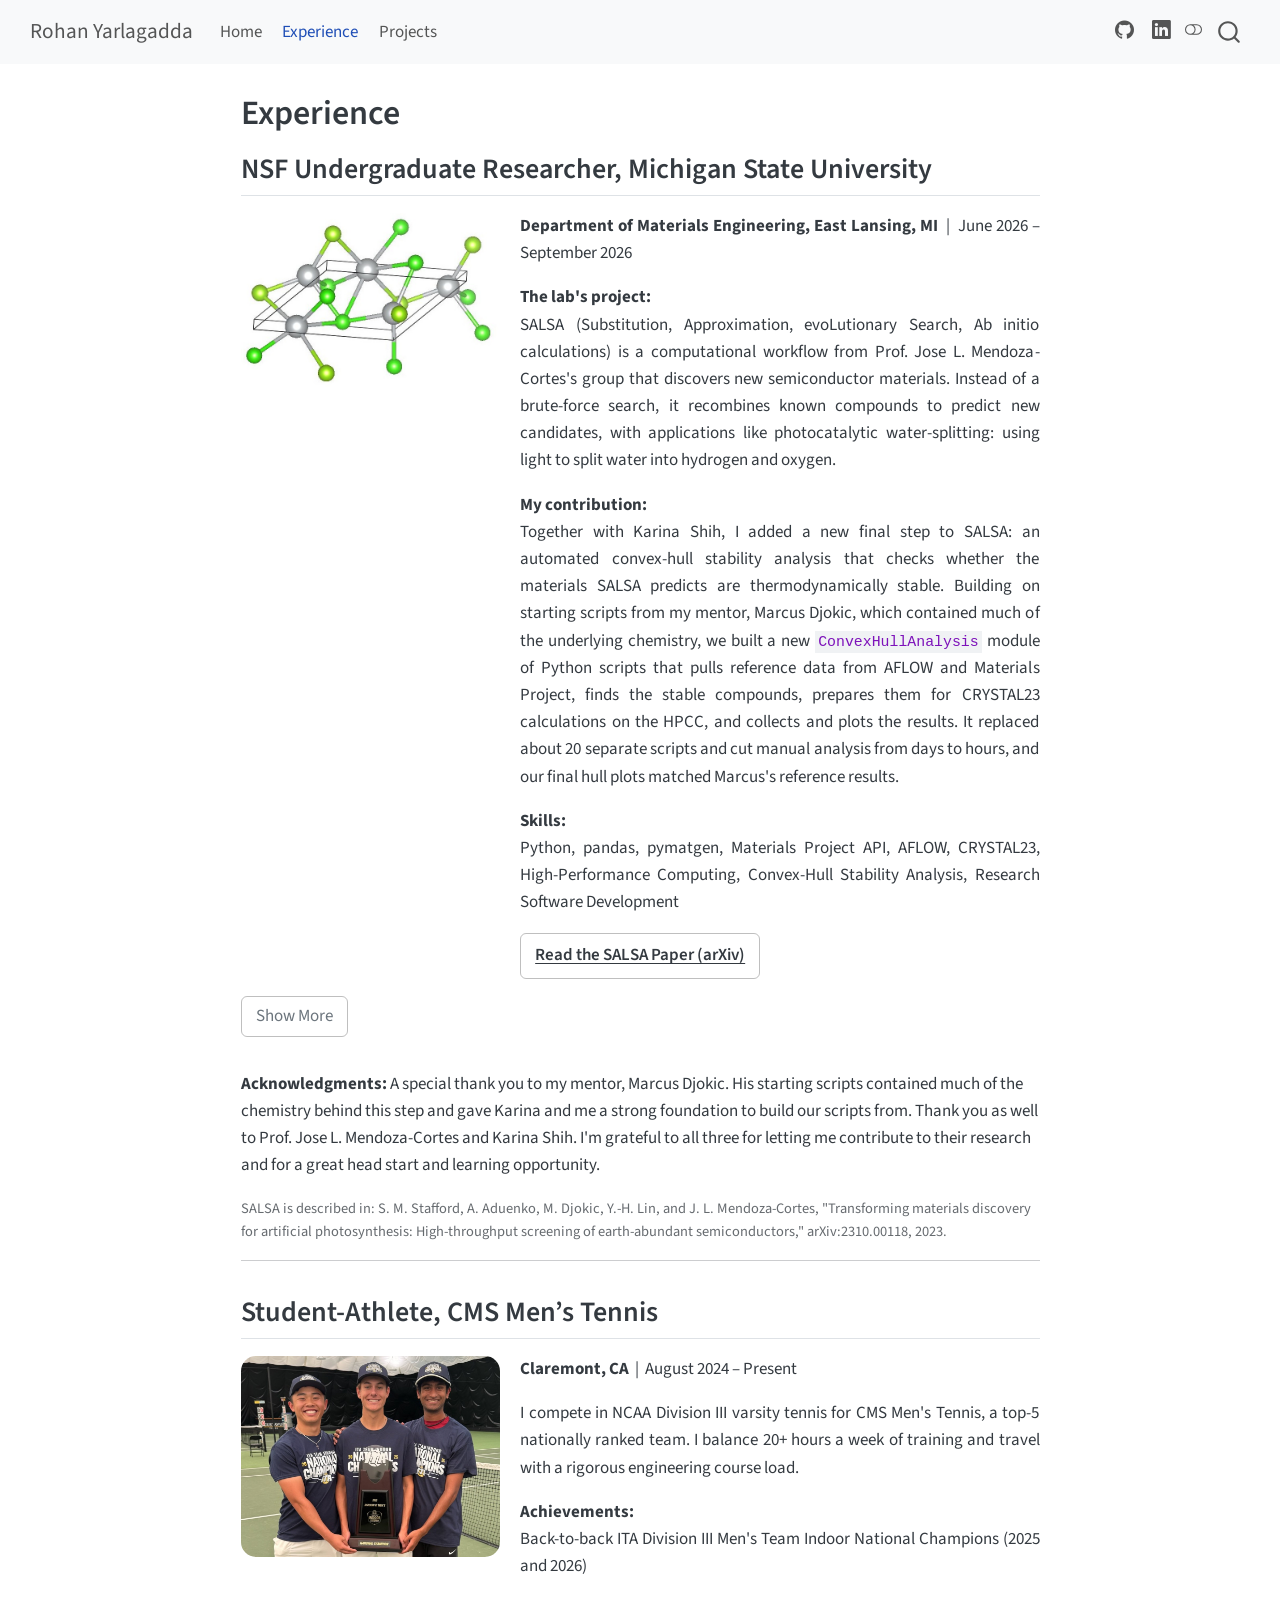
==== commit a1afb34d: "Built site for gh-pages" ====
--- a/experience.html
+++ b/experience.html
@@ -400,12 +400,14 @@
 <h2 class="anchored" data-anchor-id="tennis">Student-Athlete, CMS Men’s Tennis</h2>
 <div class="project">
   <div class="project-img">
-    <img src="https://placehold.co/400x300?text=Photo+Coming+Soon" alt="CMS Men's Tennis">
+    <img src="images/experience/tennis/national-champions.jpg" alt="Three CMS Men's Tennis players holding the 2025 ITA Division III Men's Team Indoor National Champion trophy">
   </div>
   <div class="project-text">
     <p><strong>Claremont, CA</strong> &nbsp;|&nbsp; August 2024 – Present</p>
     <p>I compete in NCAA Division III varsity tennis for CMS Men's Tennis, a top-5 nationally ranked
       team. I balance 20+ hours a week of training and travel with a rigorous engineering course load.</p>
+    <p><strong>Achievements:</strong><br>
+      Back-to-back ITA Division III Men's Team Indoor National Champions (2025 and 2026)</p>
   </div>
 </div>
 
